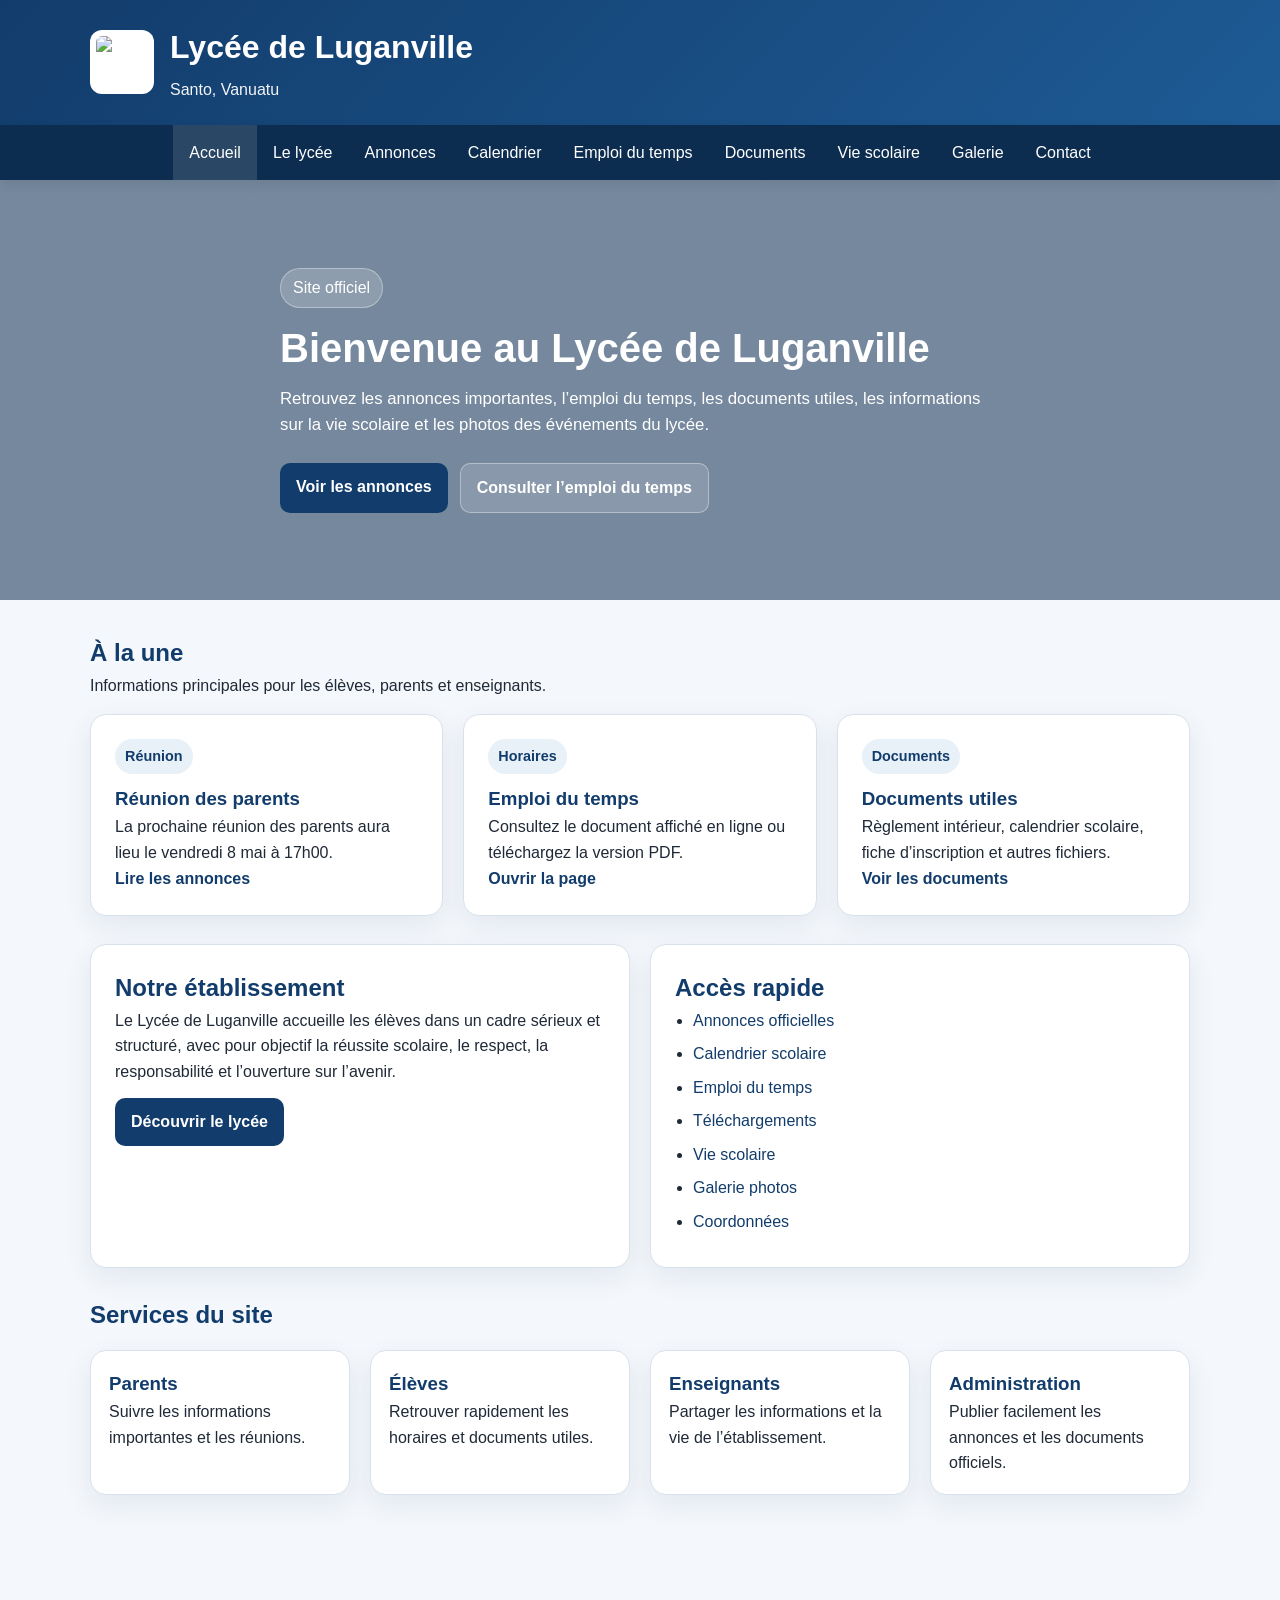
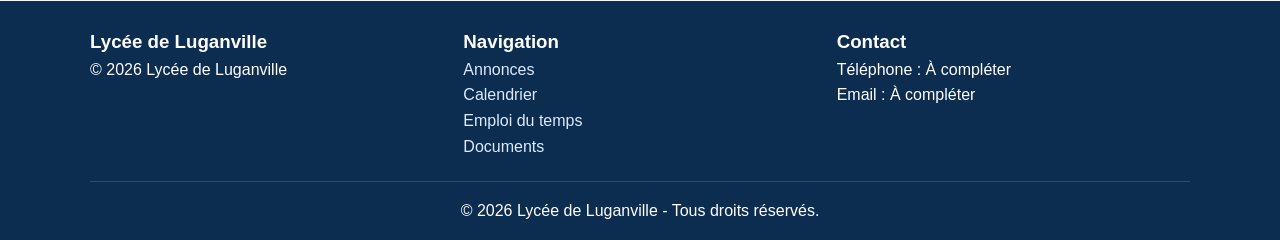
==== index.html @ da13c5b3 "Add files via upload" ====
<!DOCTYPE html>
<html lang="fr">
<head>
  <meta charset="UTF-8">
  <meta name="viewport" content="width=device-width, initial-scale=1.0">
  <title>Lycée de Luganville | Accueil</title>
  <meta name="description" content="Site officiel du Lycée de Luganville à Santo, Vanuatu.">
  <link rel="stylesheet" href="css/style.css">
</head>

<body>

  <!-- Header -->
  <header class="top-header">
    <div class="container header-row">
      <div class="brand">
        <img src="images/logo.png" alt="Logo du Lycée de Luganville" class="logo">
        <div>
          <h1>Lycée de Luganville</h1>
          <p class="subtitle">Santo, Vanuatu</p>
        </div>
      </div>
    </div>
  </header>

  <!-- Navigation (updated) -->
  <nav class="main-nav">
    <div class="menu-toggle" onclick="toggleMenu()">☰</div>

    <ul id="menu" class="nav-list">
      <li><a href="index.html" class="active">Accueil</a></li>
      <li><a href="lycee.html">Le lycée</a></li>
      <li><a href="annonces.html">Annonces</a></li>
      <li><a href="calendrier.html">Calendrier</a></li>
      <li><a href="emploi-du-temps.html">Emploi du temps</a></li>
      <li><a href="documents.html">Documents</a></li>
      <li><a href="vie-scolaire.html">Vie scolaire</a></li>
      <li><a href="photos.html">Galerie</a></li>
      <li><a href="contact.html">Contact</a></li>
    </ul>
  </nav>

  <!-- Hero -->
  <section class="hero">
    <div class="hero-overlay">
      <div class="container hero-content">
        <span class="badge">Site officiel</span>
        <h2>Bienvenue au Lycée de Luganville</h2>
        <p>
          Retrouvez les annonces importantes, l’emploi du temps, les documents utiles,
          les informations sur la vie scolaire et les photos des événements du lycée.
        </p>
        <div class="hero-buttons">
          <a class="btn" href="annonces.html">Voir les annonces</a>
          <a class="btn btn-light" href="emploi-du-temps.html">Consulter l’emploi du temps</a>
        </div>
      </div>
    </div>
  </section>

  <!-- Main Content -->
  <main class="container page">

    <section class="section">
      <div class="section-heading">
        <h2>À la une</h2>
        <p>Informations principales pour les élèves, parents et enseignants.</p>
      </div>

      <div class="grid grid-3">
        <article class="card">
          <span class="pill">Réunion</span>
          <h3>Réunion des parents</h3>
          <p>La prochaine réunion des parents aura lieu le vendredi 8 mai à 17h00.</p>
          <a class="text-link" href="annonces.html">Lire les annonces</a>
        </article>

        <article class="card">
          <span class="pill">Horaires</span>
          <h3>Emploi du temps</h3>
          <p>Consultez le document affiché en ligne ou téléchargez la version PDF.</p>
          <a class="text-link" href="emploi-du-temps.html">Ouvrir la page</a>
        </article>

        <article class="card">
          <span class="pill">Documents</span>
          <h3>Documents utiles</h3>
          <p>Règlement intérieur, calendrier scolaire, fiche d’inscription et autres fichiers.</p>
          <a class="text-link" href="documents.html">Voir les documents</a>
        </article>
      </div>
    </section>

    <section class="section two-columns">
      <div class="panel">
        <h2>Notre établissement</h2>
        <p>
          Le Lycée de Luganville accueille les élèves dans un cadre sérieux et structuré,
          avec pour objectif la réussite scolaire, le respect, la responsabilité et
          l’ouverture sur l’avenir.
        </p>
        <a class="btn small-btn" href="lycee.html">Découvrir le lycée</a>
      </div>

      <div class="panel">
        <h2>Accès rapide</h2>
        <ul class="list-clean">
          <li><a href="annonces.html">Annonces officielles</a></li>
          <li><a href="calendrier.html">Calendrier scolaire</a></li>
          <li><a href="emploi-du-temps.html">Emploi du temps</a></li>
          <li><a href="documents.html">Téléchargements</a></li>
          <li><a href="vie-scolaire.html">Vie scolaire</a></li>
          <li><a href="photos.html">Galerie photos</a></li>
          <li><a href="contact.html">Coordonnées</a></li>
        </ul>
      </div>
    </section>

    <section class="section">
      <div class="section-heading">
        <h2>Services du site</h2>
      </div>
      <div class="grid grid-4">
        <div class="mini-card">
          <h3>Parents</h3>
          <p>Suivre les informations importantes et les réunions.</p>
        </div>
        <div class="mini-card">
          <h3>Élèves</h3>
          <p>Retrouver rapidement les horaires et documents utiles.</p>
        </div>
        <div class="mini-card">
          <h3>Enseignants</h3>
          <p>Partager les informations et la vie de l’établissement.</p>
        </div>
        <div class="mini-card">
          <h3>Administration</h3>
          <p>Publier facilement les annonces et les documents officiels.</p>
        </div>
      </div>
    </section>

  </main>

  <!-- Footer -->
  <footer class="site-footer">
    <div class="container footer-grid">
      <div>
        <h3>Lycée de Luganville</h3>
        <p>Santo, Vanuatu</p>
      </div>
      <div>
        <h3>Navigation</h3>
        <p><a href="annonces.html">Annonces</a></p>
        <p><a href="calendrier.html">Calendrier</a></p>
        <p><a href="emploi-du-temps.html">Emploi du temps</a></p>
        <p><a href="documents.html">Documents</a></p>
      </div>
      <div>
        <h3>Contact</h3>
        <p>Téléphone : À compléter</p>
        <p>Email : À compléter</p>
      </div>
    </div>
    <div class="container footer-bottom">
      <p>&copy; 2026 Lycée de Luganville - Tous droits réservés.</p>
    </div>
  </footer>

  <script src="js/script.js"></script>

</body>
</html>
---- css/style.css ----
* {
  margin: 0;
  padding: 0;
  box-sizing: border-box;
}

:root {
  --primary: #123c6b;
  --primary-dark: #0d2d50;
  --accent: #e8f0f8;
  --bg: #f4f7fb;
  --white: #ffffff;
  --text: #1f2937;
  --muted: #5b6675;
  --border: #d9e2ec;
  --shadow: 0 10px 28px rgba(18, 60, 107, 0.08);
}

body {
  font-family: Arial, sans-serif;
  background: var(--bg);
  color: var(--text);
  line-height: 1.6;
}

.container {
  width: min(1100px, 92%);
  margin: 0 auto;
}

.top-header {
  background: linear-gradient(135deg, var(--primary), #1e5b95);
  color: var(--white);
  padding: 22px 0;
}

.header-row {
  display: flex;
  align-items: center;
  justify-content: space-between;
}

.brand {
  display: flex;
  align-items: center;
  gap: 16px;
}

.logo {
  width: 64px;
  height: 64px;
  object-fit: contain;
  background: #ffffff;
  border-radius: 12px;
  padding: 6px;
}

.top-header h1 {
  font-size: 2rem;
  margin-bottom: 4px;
}

.subtitle {
  opacity: 0.95;
}

.main-nav {
  position: sticky;
  top: 0;
  z-index: 999;
  background: var(--primary-dark);
  box-shadow: 0 4px 12px rgba(0,0,0,0.08);
}

.main-nav ul {
  list-style: none;
  display: flex;
  justify-content: center;
  flex-wrap: wrap;
}

.main-nav a {
  display: block;
  color: var(--white);
  text-decoration: none;
  padding: 15px 16px;
  transition: background 0.25s ease;
}

.main-nav a:hover,
.main-nav a.active {
  background: rgba(255,255,255,0.12);
}

.hero {
  min-height: 420px;
  background: linear-gradient(rgba(13,45,80,0.55), rgba(13,45,80,0.55)),
    url("../images/hero.jpg") center/cover no-repeat;
}

.hero-overlay {
  min-height: 420px;
  display: flex;
  align-items: center;
}

.hero-content {
  color: var(--white);
  max-width: 720px;
}

.badge {
  display: inline-block;
  background: rgba(255,255,255,0.18);
  border: 1px solid rgba(255,255,255,0.35);
  padding: 6px 12px;
  border-radius: 999px;
  margin-bottom: 16px;
}

.hero h2 {
  font-size: 2.5rem;
  line-height: 1.2;
  margin-bottom: 14px;
}

.hero p {
  font-size: 1.05rem;
}

.hero-buttons {
  margin-top: 24px;
  display: flex;
  gap: 12px;
  flex-wrap: wrap;
}

.page {
  padding: 34px 0 48px;
}

.page-header {
  margin-bottom: 22px;
}

.page-header h2,
.section-heading h2,
.panel h2,
.panel h3,
.card h3,
.mini-card h3 {
  color: var(--primary);
}

.section {
  margin-bottom: 28px;
}

.section-heading {
  margin-bottom: 16px;
}

.grid {
  display: grid;
  gap: 20px;
}

.grid-2 {
  grid-template-columns: repeat(auto-fit, minmax(280px, 1fr));
}

.grid-3 {
  grid-template-columns: repeat(auto-fit, minmax(240px, 1fr));
}

.grid-4 {
  grid-template-columns: repeat(auto-fit, minmax(180px, 1fr));
}

.two-columns {
  display: grid;
  grid-template-columns: repeat(auto-fit, minmax(300px, 1fr));
  gap: 20px;
}

.card,
.panel,
.mini-card {
  background: var(--white);
  border: 1px solid var(--border);
  border-radius: 16px;
  box-shadow: var(--shadow);
}

.card,
.panel {
  padding: 24px;
}

.mini-card {
  padding: 18px;
}

.pill {
  display: inline-block;
  background: var(--accent);
  color: var(--primary);
  padding: 6px 10px;
  border-radius: 999px;
  font-size: 0.9rem;
  font-weight: bold;
  margin-bottom: 10px;
}

.btn {
  display: inline-block;
  background: var(--primary);
  color: var(--white);
  text-decoration: none;
  padding: 11px 16px;
  border-radius: 10px;
  font-weight: bold;
  transition: transform 0.2s ease, background 0.2s ease;
}

.btn:hover {
  background: var(--primary-dark);
  transform: translateY(-1px);
}

.btn-light {
  background: rgba(255,255,255,0.15);
  border: 1px solid rgba(255,255,255,0.35);
}

.btn-light:hover {
  background: rgba(255,255,255,0.22);
}

.small-btn {
  margin-top: 14px;
}

.text-link {
  color: var(--primary);
  font-weight: bold;
  text-decoration: none;
}

.text-link:hover {
  text-decoration: underline;
}

.list-clean {
  padding-left: 18px;
}

.list-clean li {
  margin-bottom: 8px;
}

.list-clean a {
  color: var(--primary);
  text-decoration: none;
}

.list-clean a:hover {
  text-decoration: underline;
}

.list-docs {
  padding-left: 18px;
}

.list-docs li {
  margin-bottom: 12px;
}

.list-docs a {
  color: var(--primary);
  font-weight: bold;
  text-decoration: none;
}

.list-docs a:hover {
  text-decoration: underline;
}

.announcement {
  display: grid;
  grid-template-columns: 160px 1fr;
  gap: 16px;
  padding: 18px 0;
  border-bottom: 1px solid var(--border);
}

.announcement:last-child {
  border-bottom: none;
  padding-bottom: 0;
}

.announcement-date {
  color: var(--primary);
  font-weight: bold;
}

.download-row {
  display: flex;
  flex-wrap: wrap;
  gap: 14px;
  align-items: center;
}

.note {
  color: var(--muted);
}

iframe {
  width: 100%;
  height: 720px;
  border: 1px solid var(--border);
  border-radius: 12px;
  background: #fff;
}

.calendar-table {
  width: 100%;
  border-collapse: collapse;
  margin-top: 8px;
}

.calendar-table th,
.calendar-table td {
  border: 1px solid var(--border);
  padding: 12px;
  text-align: left;
  vertical-align: top;
}

.calendar-table th {
  background: var(--primary);
  color: var(--white);
}

.calendar-table tr:nth-child(even) {
  background: #f8fbff;
}

.gallery-grid {
  display: grid;
  grid-template-columns: repeat(auto-fit, minmax(230px, 1fr));
  gap: 20px;
}

.photo-card {
  background: var(--white);
  border-radius: 16px;
  overflow: hidden;
  box-shadow: var(--shadow);
  border: 1px solid var(--border);
}

.photo-card img {
  width: 100%;
  height: 230px;
  object-fit: cover;
  display: block;
  transition: transform 0.35s ease;
}

.photo-card:hover img {
  transform: scale(1.05);
}

.photo-caption {
  padding: 14px 16px;
  font-weight: bold;
  color: var(--primary);
}

.site-footer {
  background: var(--primary-dark);
  color: var(--white);
  padding-top: 26px;
  margin-top: 30px;
}

.footer-grid {
  display: grid;
  grid-template-columns: repeat(auto-fit, minmax(220px, 1fr));
  gap: 20px;
}

.site-footer a {
  color: #dbeafe;
  text-decoration: none;
}

.site-footer a:hover {
  text-decoration: underline;
}

.footer-bottom {
  border-top: 1px solid rgba(255,255,255,0.14);
  margin-top: 22px;
  padding: 16px 0;
  text-align: center;
}

@media (max-width: 760px) {
  .brand {
    align-items: flex-start;
  }

  .top-header h1 {
    font-size: 1.55rem;
  }

  .hero h2 {
    font-size: 1.9rem;
  }

  .announcement {
    grid-template-columns: 1fr;
    gap: 4px;
  }

  iframe {
    height: 520px;
  }

  .calendar-table {
    display: block;
    overflow-x: auto;
  }
}

/* bouton menu */
.menu-toggle {
  display: none;
  font-size: 24px;
  color: white;
  padding: 10px;
  cursor: pointer;
}

/* mobile */
@media (max-width: 768px) {
  .menu-toggle {
    display: block;
    text-align: center;
  }

  .main-nav ul {
    display: none;
    flex-direction: column;
  }

  .main-nav ul.open {
    display: flex;
  }
}

/* galerie */
.gallery-grid img {
  width: 100%;
  cursor: pointer;
  border-radius: 10px;
}

/* zoom */
#lightbox {
  display: none;
  position: fixed;
  top:0;
  left:0;
  width:100%;
  height:100%;
  background: rgba(0,0,0,0.8);
  justify-content: center;
  align-items: center;
}

#lightbox img {
  max-width: 90%;
  max-height: 90%;
}

/* =========================
   RECHERCHE
========================= */
.search-bar {
  padding: 10px;
  margin-bottom: 15px;
  width: 100%;
  border-radius: 8px;
  border: 1px solid var(--border);
}

/* =========================
   ANNONCES
========================= */
.annonce {
  background: var(--white);
  padding: 15px;
  margin-bottom: 12px;
  border-radius: 10px;
  border: 1px solid var(--border);
  box-shadow: var(--shadow);
}

/* =========================
   FILTRES
========================= */
.filters {
  margin-bottom: 20px;
}

.filters select {
  padding: 8px;
  border-radius: 6px;
  border: 1px solid var(--border);
}

/* =========================
   GALERIE
========================= */
.gallery-grid {
  display: grid;
  grid-template-columns: repeat(auto-fit, minmax(220px,1fr));
  gap: 15px;
}

.photo {
  background: var(--white);
  padding: 10px;
  border-radius: 10px;
  text-align: center;
  box-shadow: var(--shadow);
}

.photo img {
  width: 100%;
  border-radius: 10px;
  cursor: pointer;
}

.photo p {
  margin-top: 6px;
  font-size: 14px;
  color: var(--primary);
}

/* =========================
   LIGHTBOX (zoom image)
========================= */
#lightbox {
  display: none;
  position: fixed;
  top:0;
  left:0;
  width:100%;
  height:100%;
  background: rgba(0,0,0,0.8);
  justify-content: center;
  align-items: center;
}

#lightbox img {
  max-width: 90%;
  max-height: 90%;
}

/* =========================
   MENU MOBILE (clean)
========================= */
.menu-toggle {
  display: none;
  font-size: 24px;
  color: white;
  padding: 10px;
  cursor: pointer;
}

@media (max-width: 768px) {
  .menu-toggle {
    display: block;
    text-align: center;
  }

  .main-nav ul {
    display: none;
    flex-direction: column;
  }

  .main-nav ul.open {
    display: flex;
  }
}

/* =========================
   IFRAME (corrigé)
========================= */
iframe {
  width: 100%;
  height: 320px; /* corrigé (au lieu de 720px) */
  border: 1px solid var(--border);
  border-radius: 12px;
}
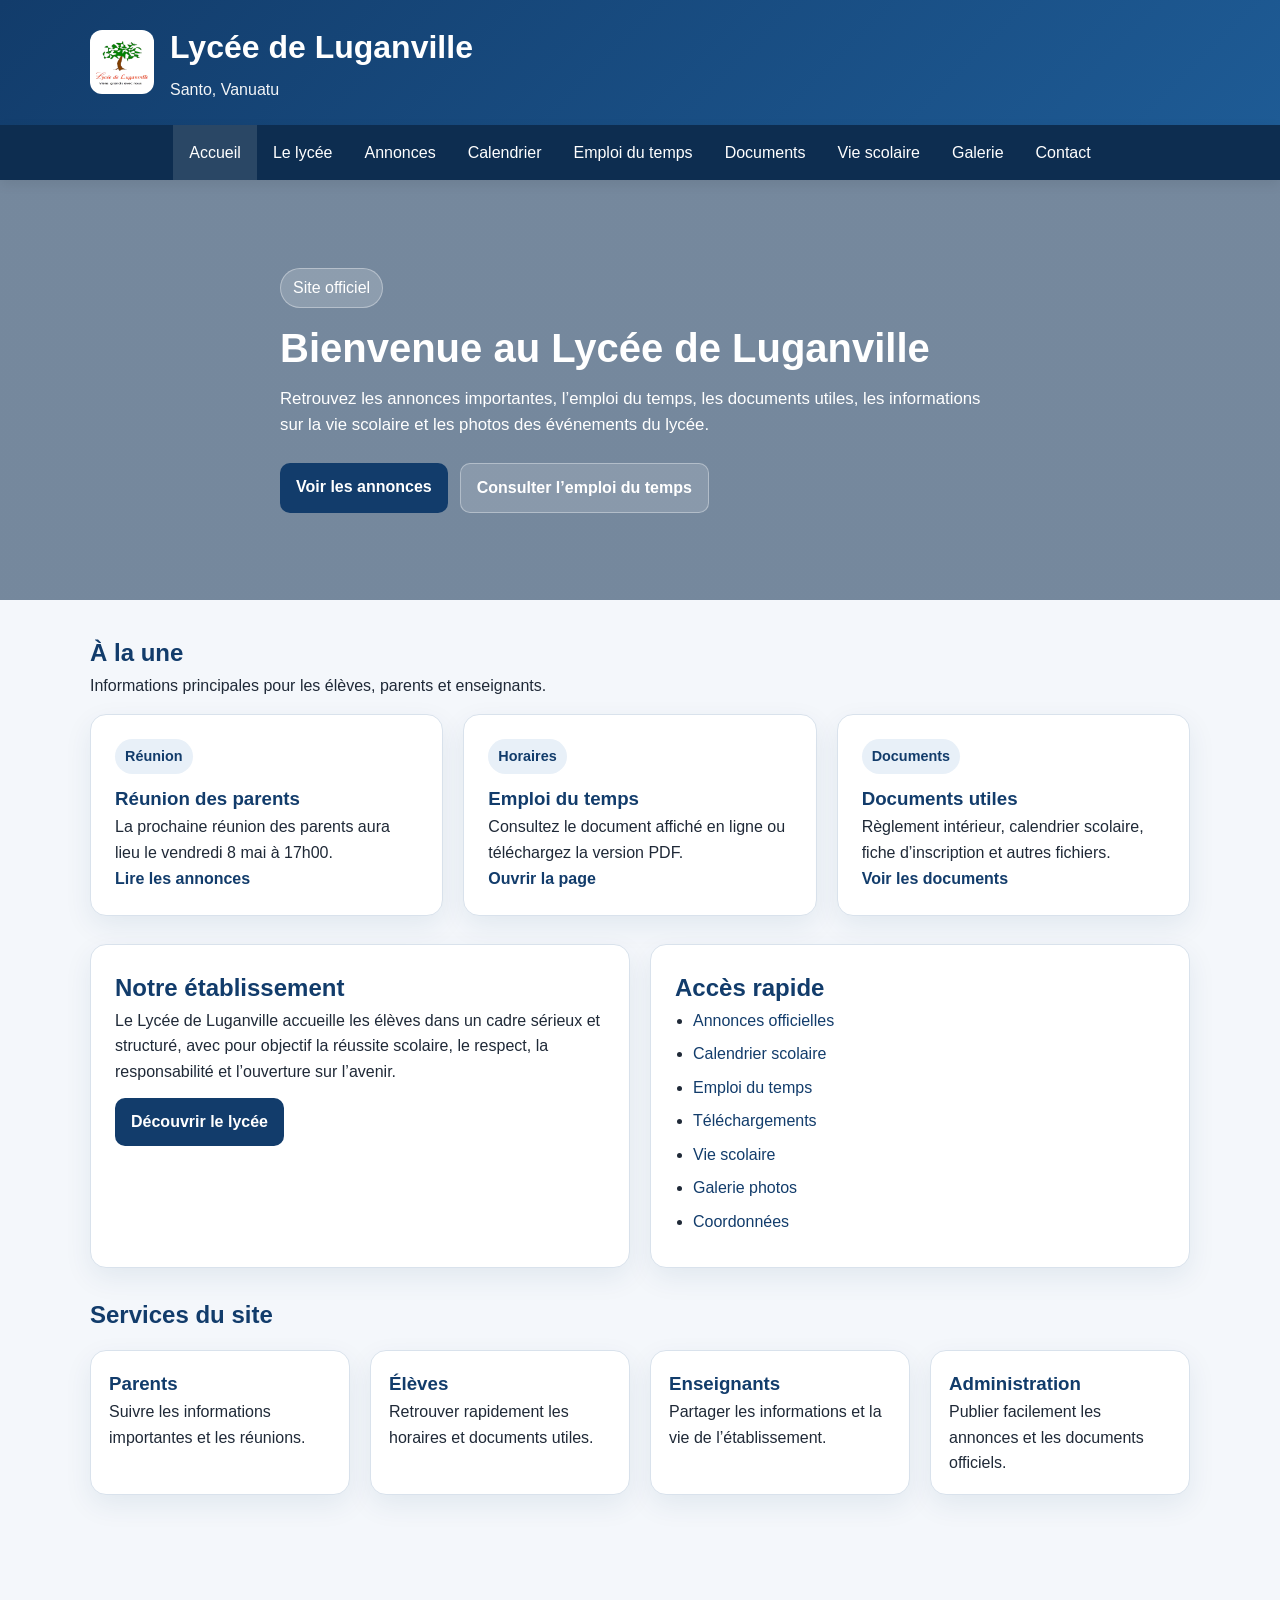
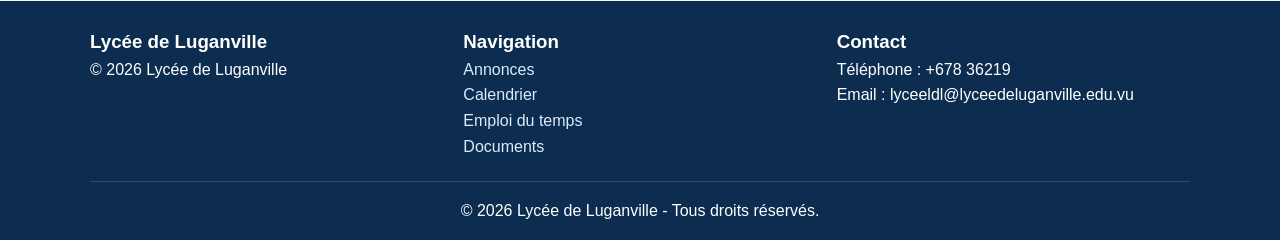
==== commit 318fde84: "Update contact information in index.html" ====
--- a/index.html
+++ b/index.html
@@ -158,8 +158,8 @@
       </div>
       <div>
         <h3>Contact</h3>
-        <p>Téléphone : À compléter</p>
-        <p>Email : À compléter</p>
+        <p>Téléphone : +678 36219</p>
+        <p>Email : lyceeldl@lyceedeluganville.edu.vu</p>
       </div>
     </div>
     <div class="container footer-bottom">
@@ -170,4 +170,4 @@
   <script src="js/script.js"></script>
 
 </body>
-</html>+</html>
--- a/css/style.css
+++ b/css/style.css
@@ -444,11 +444,11 @@
   cursor: pointer;
 }
 
-/* mobile */
+/* mobile *
 @media (max-width: 768px) {
   .menu-toggle {
     display: block;
-    text-align: center;
+    
   }
 
   .main-nav ul {
@@ -459,7 +459,7 @@
   .main-nav ul.open {
     display: flex;
   }
-}
+}*/
 
 /* galerie */
 .gallery-grid img {
@@ -585,7 +585,7 @@
 @media (max-width: 768px) {
   .menu-toggle {
     display: block;
-    text-align: center;
+    
   }
 
   .main-nav ul {
@@ -606,4 +606,4 @@
   height: 320px; /* corrigé (au lieu de 720px) */
   border: 1px solid var(--border);
   border-radius: 12px;
-}+}
